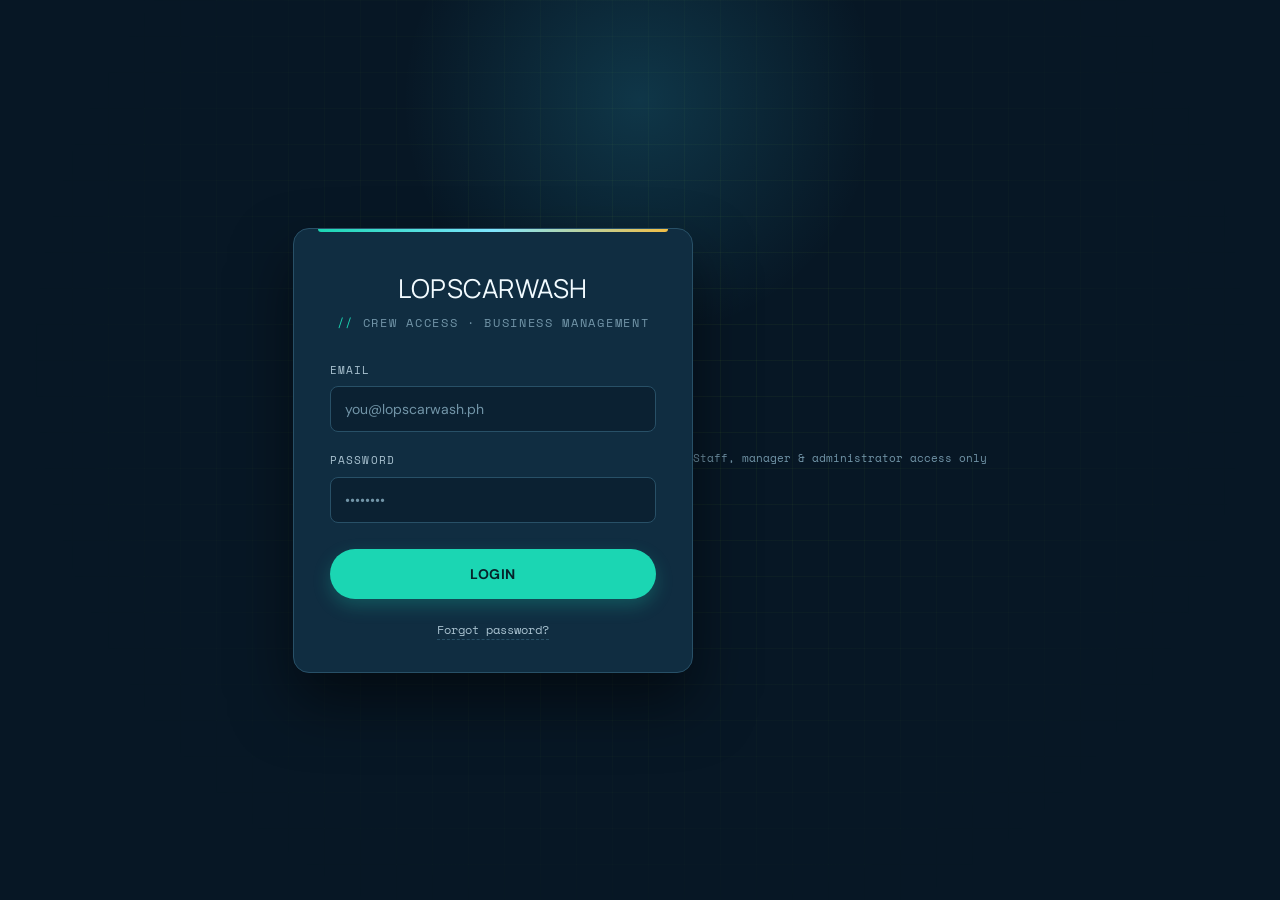
==== frontend/login.html @ aee61f3d "feat: migrate database to Supabase and configure Render deployment" ====
<!DOCTYPE html>
<html lang="en">
<head>
<meta charset="UTF-8">
<meta name="viewport" content="width=device-width, initial-scale=1.0">
<title>Crew Login — Lops Carwash</title>
<link rel="stylesheet" href="css/style.css">
<link rel="stylesheet" href="css/login.css">
</head>
<body>

<main class="login-page">
  <div class="login-glow"></div>

  <div class="login-panel">
    <div class="login-logo">
      <span class="logo">LOPS<span class="dot"> CARWASH</span></span>
    </div>
    <p class="login-sub">Crew access · business management</p>

    <form id="loginForm">
      <div class="field">
        <label for="email">Email</label>
        <input type="email" id="email" name="email" placeholder="you@lopscarwash.ph" required>
      </div>
      <div class="field">
        <label for="password">Password</label>
        <input type="password" id="password" name="password" placeholder="••••••••" required>
      </div>

      <button type="submit" class="btn btn-primary login-btn">Login</button>
    </form>

    <div class="login-links">
      <a href="#">Forgot password?</a>
    </div>
  </div>

  <p class="login-footnote">Staff, manager & administrator access only</p>
</main>

<script src="js/main.js"></script>
</body>
</html>
---- frontend/css/style.css ----
@import url('https://fonts.googleapis.com/css2?family=DM+Sans:wght@400;500;600;700&family=Manrope:wght@600;700;800&family=Space+Mono:wght@400;700&display=swap');
:root{--bg:#071725;--bg-soft:#0b2132;--surface:#102d41;--surface-2:#163b52;--line:#285067;--line-soft:#1a4057;--text:#f2fbff;--muted:#a9c2d0;--muted-2:#7295a8;--volt:#1bd6b3;--volt-dim:#12a98d;--magenta:#f2be45;--cyan:#7fe6ff;--warn:#ff875a;--on-volt:#06232a;--f-display:'Manrope',system-ui,sans-serif;--f-body:'DM Sans',system-ui,sans-serif;--f-mono:'Space Mono',ui-monospace,monospace;--radius:12px;--radius-lg:20px;--shadow-hard:0 14px 34px rgba(1,13,22,.25)}
*,*::before,*::after{box-sizing:border-box}html{scroll-behavior:smooth}body{margin:0;background:var(--bg);color:var(--text);font-family:var(--f-body);line-height:1.5;-webkit-font-smoothing:antialiased}img{max-width:100%;display:block}a{color:inherit;text-decoration:none}ul{list-style:none;margin:0;padding:0}button{font-family:inherit;cursor:pointer}::selection{background:var(--volt);color:var(--on-volt)}:focus-visible{outline:2px solid var(--cyan);outline-offset:3px}.container{width:100%;max-width:1180px;margin:0 auto;padding:0 24px}.eyebrow{font-family:var(--f-mono);font-size:12px;letter-spacing:.15em;text-transform:uppercase;color:var(--volt)}.btn{display:inline-flex;align-items:center;gap:8px;padding:14px 26px;border-radius:999px;border:2px solid transparent;font-family:var(--f-body);font-size:14px;font-weight:700;letter-spacing:.03em;text-transform:uppercase;transition:.15s}.btn-primary{background:var(--volt);color:var(--on-volt);box-shadow:0 7px 18px rgba(27,214,179,.24)}.btn-primary:hover{transform:translateY(-2px);background:#4ae5c7}.btn-ghost{background:transparent;border-color:var(--line);color:var(--text)}
---- frontend/css/login.css ----
/* ============================================================
   LOGIN — crew access panel
   ============================================================ */

.login-page{
  min-height:100vh;
  display:flex;
  align-items:center;
  justify-content:center;
  padding:32px;
  position:relative;
  overflow:hidden;
}
.login-page::before{
  content:'';
  position:absolute; inset:0;
  background-image:
    linear-gradient(rgba(198,255,61,0.05) 1px, transparent 1px),
    linear-gradient(90deg, rgba(198,255,61,0.05) 1px, transparent 1px);
  background-size:36px 36px;
  mask-image:radial-gradient(circle at 50% 40%, black, transparent 75%);
}
.login-glow{
  position:absolute; width:480px; height:480px; border-radius:50%;
  background:radial-gradient(circle, rgba(58,217,255,0.16), transparent 70%);
  top:-140px; left:50%; transform:translateX(-50%);
  pointer-events:none;
}

.login-panel{
  position:relative;
  width:100%; max-width:400px;
  background:var(--surface);
  border:1px solid var(--line);
  border-radius:16px;
  padding:40px 36px 32px;
  box-shadow:0 30px 60px rgba(0,0,0,0.5);
}
.login-panel::before{
  content:'';
  position:absolute; top:0; left:24px; right:24px; height:3px;
  background:linear-gradient(90deg, var(--volt), var(--cyan), var(--magenta));
  border-radius:0 0 3px 3px;
}

.login-logo{
  text-align:center; margin-bottom:6px;
}
.login-logo .logo{
  font-family:var(--f-display); font-size:26px; justify-content:center;
  display:flex; letter-spacing:0.02em;
}
.login-sub{
  text-align:center;
  font-family:var(--f-mono);
  font-size:12px;
  letter-spacing:0.14em;
  text-transform:uppercase;
  color:var(--muted-2);
  margin:2px 0 30px;
}
.login-sub::before{ content:'// '; color:var(--volt); }

.field{ margin-bottom:20px; }
.field label{
  display:block;
  font-family:var(--f-mono);
  font-size:11px;
  text-transform:uppercase;
  letter-spacing:0.1em;
  color:var(--muted);
  margin-bottom:8px;
}
.field input{
  width:100%;
  background:var(--bg-soft);
  border:1px solid var(--line);
  border-radius:8px;
  padding:13px 14px;
  color:var(--text);
  font-family:var(--f-body);
  font-size:14px;
  transition:border-color .15s ease, box-shadow .15s ease;
}
.field input::placeholder{ color:var(--muted-2); }
.field input:focus{
  outline:none;
  border-color:var(--volt);
  box-shadow:0 0 0 3px rgba(198,255,61,0.12);
}

.login-btn{
  width:100%;
  justify-content:center;
  margin-top:6px;
}

.login-links{
  display:flex; justify-content:center; margin-top:22px;
}
.login-links a{
  font-family:var(--f-mono);
  font-size:12px;
  color:var(--muted);
  border-bottom:1px dashed var(--line);
}
.login-links a:hover{ color:var(--cyan); border-color:var(--cyan); }

.login-footnote{
  text-align:center;
  margin-top:28px;
  font-family:var(--f-mono);
  font-size:11px;
  color:var(--muted-2);
}
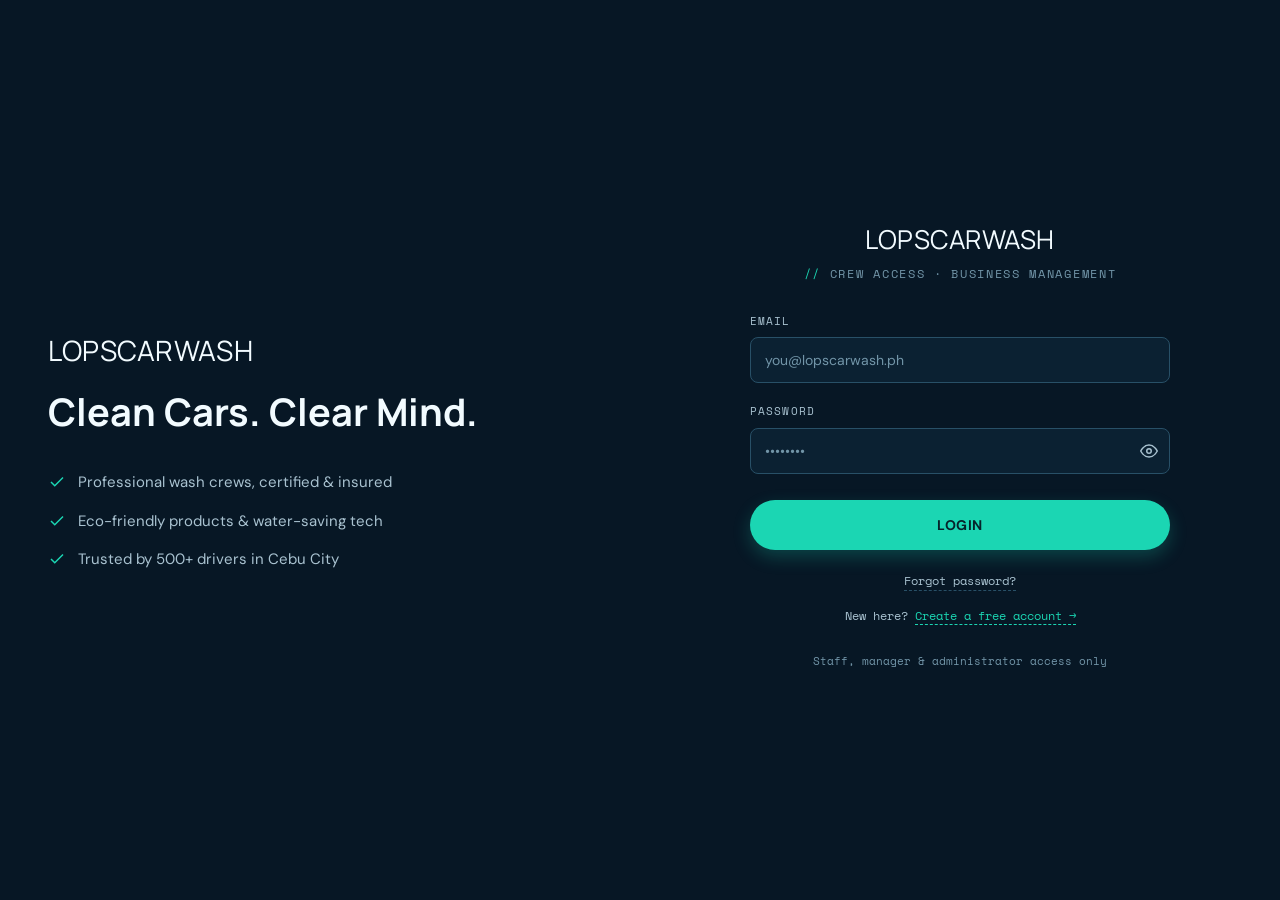
==== commit cc3a9b70: "feat: professional UI redesign - homepage, shop, login, register with real photos and modern layout" ====
--- a/frontend/login.html
+++ b/frontend/login.html
@@ -9,36 +9,81 @@
 </head>
 <body>
 
-<main class="login-page">
-  <div class="login-glow"></div>
+<div class="login-split">
 
-  <div class="login-panel">
-    <div class="login-logo">
-      <span class="logo">LOPS<span class="dot"> CARWASH</span></span>
-    </div>
-    <p class="login-sub">Crew access · business management</p>
-
-    <form id="loginForm">
-      <div class="field">
-        <label for="email">Email</label>
-        <input type="email" id="email" name="email" placeholder="you@lopscarwash.ph" required>
+  <!-- LEFT: Brand panel (desktop only) -->
+  <div class="split-brand" style="background-image:url('https://images.unsplash.com/photo-1565689954736-74eb386bcb7a?w=1200&q=80')">
+    <div class="split-brand-overlay"></div>
+    <div class="split-brand-content">
+      <div class="split-brand-logo">
+        <span class="logo">LOPS<span class="dot"> CARWASH</span></span>
       </div>
-      <div class="field">
-        <label for="password">Password</label>
-        <input type="password" id="password" name="password" placeholder="••••••••" required>
-      </div>
-
-      <button type="submit" class="btn btn-primary login-btn">Login</button>
-    </form>
-
-    <div class="login-links">
-      <a href="#">Forgot password?</a>
+      <p class="split-brand-tagline">Clean Cars. Clear Mind.</p>
+      <ul class="split-trust-list">
+        <li>
+          <svg width="18" height="18" viewBox="0 0 24 24" fill="none" stroke="currentColor" stroke-width="2"><polyline points="20 6 9 17 4 12"/></svg>
+          Professional wash crews, certified &amp; insured
+        </li>
+        <li>
+          <svg width="18" height="18" viewBox="0 0 24 24" fill="none" stroke="currentColor" stroke-width="2"><polyline points="20 6 9 17 4 12"/></svg>
+          Eco-friendly products &amp; water-saving tech
+        </li>
+        <li>
+          <svg width="18" height="18" viewBox="0 0 24 24" fill="none" stroke="currentColor" stroke-width="2"><polyline points="20 6 9 17 4 12"/></svg>
+          Trusted by 500+ drivers in Cebu City
+        </li>
+      </ul>
     </div>
   </div>
 
-  <p class="login-footnote">Staff, manager & administrator access only</p>
-</main>
+  <!-- RIGHT: Login form -->
+  <div class="split-form">
+    <div class="login-panel">
+      <div class="login-logo">
+        <span class="logo">LOPS<span class="dot"> CARWASH</span></span>
+      </div>
+      <p class="login-sub">Crew access · business management</p>
+
+      <form id="loginForm">
+        <div class="field">
+          <label for="email">Email</label>
+          <input type="email" id="email" name="email" placeholder="you@lopscarwash.ph" required>
+        </div>
+        <div class="field">
+          <label for="password">Password</label>
+          <div class="field-wrap">
+            <input type="password" id="password" name="password" placeholder="••••••••" required>
+            <button type="button" class="pwd-toggle" aria-label="Show password">
+              <svg width="18" height="18" viewBox="0 0 24 24" fill="none" stroke="currentColor" stroke-width="2"><path d="M1 12s4-8 11-8 11 8 11 8-4 8-11 8-11-8-11-8z"/><circle cx="12" cy="12" r="3"/></svg>
+            </button>
+          </div>
+        </div>
+
+        <button type="submit" class="btn btn-primary login-btn">Login</button>
+      </form>
+
+      <div class="login-links">
+        <a href="#">Forgot password?</a>
+      </div>
+
+      <p class="login-register-link">New here? <a href="/register">Create a free account →</a></p>
+
+      <p class="login-footnote">Staff, manager &amp; administrator access only</p>
+    </div>
+  </div>
+
+</div>
 
 <script src="js/main.js"></script>
+<script>
+document.querySelectorAll('.pwd-toggle').forEach(function(btn){
+  btn.addEventListener('click',function(){
+    var inp=btn.parentElement.querySelector('input');
+    var show=inp.type==='password';
+    inp.type=show?'text':'password';
+    btn.setAttribute('aria-label',show?'Hide password':'Show password');
+  });
+});
+</script>
 </body>
 </html>
--- a/frontend/css/login.css
+++ b/frontend/css/login.css
@@ -1,54 +1,107 @@
 /* ============================================================
-   LOGIN — crew access panel
+   LOGIN — crew access panel  (split-panel redesign)
    ============================================================ */
 
-.login-page{
+/* ---- Split layout ---- */
+.login-split{
+  display:grid;
+  grid-template-columns:1fr 1fr;
   min-height:100vh;
-  display:flex;
-  align-items:center;
-  justify-content:center;
-  padding:32px;
+}
+
+/* ---- Brand panel (left) ---- */
+.split-brand{
   position:relative;
   overflow:hidden;
-}
-.login-page::before{
-  content:'';
-  position:absolute; inset:0;
-  background-image:
-    linear-gradient(rgba(198,255,61,0.05) 1px, transparent 1px),
-    linear-gradient(90deg, rgba(198,255,61,0.05) 1px, transparent 1px);
-  background-size:36px 36px;
-  mask-image:radial-gradient(circle at 50% 40%, black, transparent 75%);
-}
-.login-glow{
-  position:absolute; width:480px; height:480px; border-radius:50%;
-  background:radial-gradient(circle, rgba(58,217,255,0.16), transparent 70%);
-  top:-140px; left:50%; transform:translateX(-50%);
-  pointer-events:none;
+  background-size:cover;
+  background-position:center;
+}
+.split-brand-overlay{
+  position:absolute;
+  inset:0;
+  background:linear-gradient(135deg,rgba(7,23,37,.85),rgba(7,23,37,.6));
+}
+.split-brand-content{
+  position:relative;
+  z-index:1;
+  padding:48px;
+  height:100%;
+  display:flex;
+  flex-direction:column;
+  justify-content:center;
+  color:var(--text);
+}
+.split-brand-logo{
+  margin-bottom:18px;
+}
+.split-brand-logo .logo{
+  font-family:var(--f-display);
+  font-size:28px;
+  letter-spacing:0.02em;
+  display:inline-flex;
+}
+.split-brand-tagline{
+  font-family:var(--f-display);
+  font-size:clamp(26px, 3vw, 38px);
+  font-weight:700;
+  line-height:1.2;
+  margin:0 0 36px;
+  color:var(--text);
+}
+
+.split-trust-list{
+  display:flex;
+  flex-direction:column;
+  gap:16px;
+  list-style:none;
+  padding:0;
+  margin:0;
+}
+.split-trust-list li{
+  display:flex;
+  align-items:center;
+  gap:12px;
+  font-family:var(--f-body);
+  font-size:15px;
+  color:var(--muted);
+}
+.split-trust-list li svg{
+  flex-shrink:0;
+  color:var(--volt);
+}
+
+/* ---- Form panel (right) ---- */
+.split-form{
+  display:flex;
+  align-items:center;
+  justify-content:center;
+  padding:48px 32px;
+  background:var(--bg);
 }
 
 .login-panel{
   position:relative;
-  width:100%; max-width:400px;
-  background:var(--surface);
-  border:1px solid var(--line);
-  border-radius:16px;
-  padding:40px 36px 32px;
-  box-shadow:0 30px 60px rgba(0,0,0,0.5);
+  width:100%;
+  max-width:420px;
 }
 .login-panel::before{
   content:'';
-  position:absolute; top:0; left:24px; right:24px; height:3px;
+  position:absolute; top:0; left:0; right:0; height:3px;
   background:linear-gradient(90deg, var(--volt), var(--cyan), var(--magenta));
-  border-radius:0 0 3px 3px;
+  border-radius:3px 3px 0 0;
+  display:none; /* shown on mobile only when card is visible */
 }
 
 .login-logo{
-  text-align:center; margin-bottom:6px;
+  text-align:center;
+  margin-bottom:6px;
 }
 .login-logo .logo{
-  font-family:var(--f-display); font-size:26px; justify-content:center;
-  display:flex; letter-spacing:0.02em;
+  font-family:var(--f-display);
+  font-size:26px;
+  justify-content:center;
+  display:flex;
+  letter-spacing:0.02em;
 }
 .login-sub{
   text-align:center;
@@ -61,6 +114,7 @@
 }
 .login-sub::before{ content:'// '; color:var(--volt); }
 
+/* ---- Fields ---- */
 .field{ margin-bottom:20px; }
 .field label{
   display:block;
@@ -81,22 +135,47 @@
   font-family:var(--f-body);
   font-size:14px;
   transition:border-color .15s ease, box-shadow .15s ease;
+  box-sizing:border-box;
 }
 .field input::placeholder{ color:var(--muted-2); }
 .field input:focus{
   outline:none;
   border-color:var(--volt);
-  box-shadow:0 0 0 3px rgba(198,255,61,0.12);
-}
-
+  box-shadow:0 0 0 3px rgba(27,214,179,0.14);
+}
+
+/* ---- Password toggle ---- */
+.field-wrap{ position:relative; }
+.field-wrap input{
+  padding-right:44px;
+}
+.pwd-toggle{
+  position:absolute;
+  right:12px;
+  top:50%;
+  transform:translateY(-50%);
+  background:none;
+  border:none;
+  cursor:pointer;
+  color:var(--muted);
+  display:flex;
+  align-items:center;
+  padding:0;
+}
+.pwd-toggle:hover{ color:var(--volt); }
+
+/* ---- Buttons ---- */
 .login-btn{
   width:100%;
   justify-content:center;
   margin-top:6px;
 }
 
+/* ---- Links ---- */
 .login-links{
-  display:flex; justify-content:center; margin-top:22px;
+  display:flex;
+  justify-content:center;
+  margin-top:22px;
 }
 .login-links a{
   font-family:var(--f-mono);
@@ -105,6 +184,19 @@
   border-bottom:1px dashed var(--line);
 }
 .login-links a:hover{ color:var(--cyan); border-color:var(--cyan); }
+
+.login-register-link{
+  text-align:center;
+  margin-top:16px;
+  font-family:var(--f-mono);
+  font-size:12px;
+  color:var(--muted);
+}
+.login-register-link a{
+  color:var(--volt);
+  border-bottom:1px dashed var(--volt);
+}
+.login-register-link a:hover{ color:var(--cyan); border-color:var(--cyan); }
 
 .login-footnote{
   text-align:center;
@@ -113,3 +205,17 @@
   font-size:11px;
   color:var(--muted-2);
 }
+
+/* ---- Responsive ---- */
+@media (max-width:768px){
+  .login-split{
+    grid-template-columns:1fr;
+  }
+  .split-brand{
+    display:none;
+  }
+  .split-form{
+    padding:40px 20px;
+    min-height:100vh;
+  }
+}
